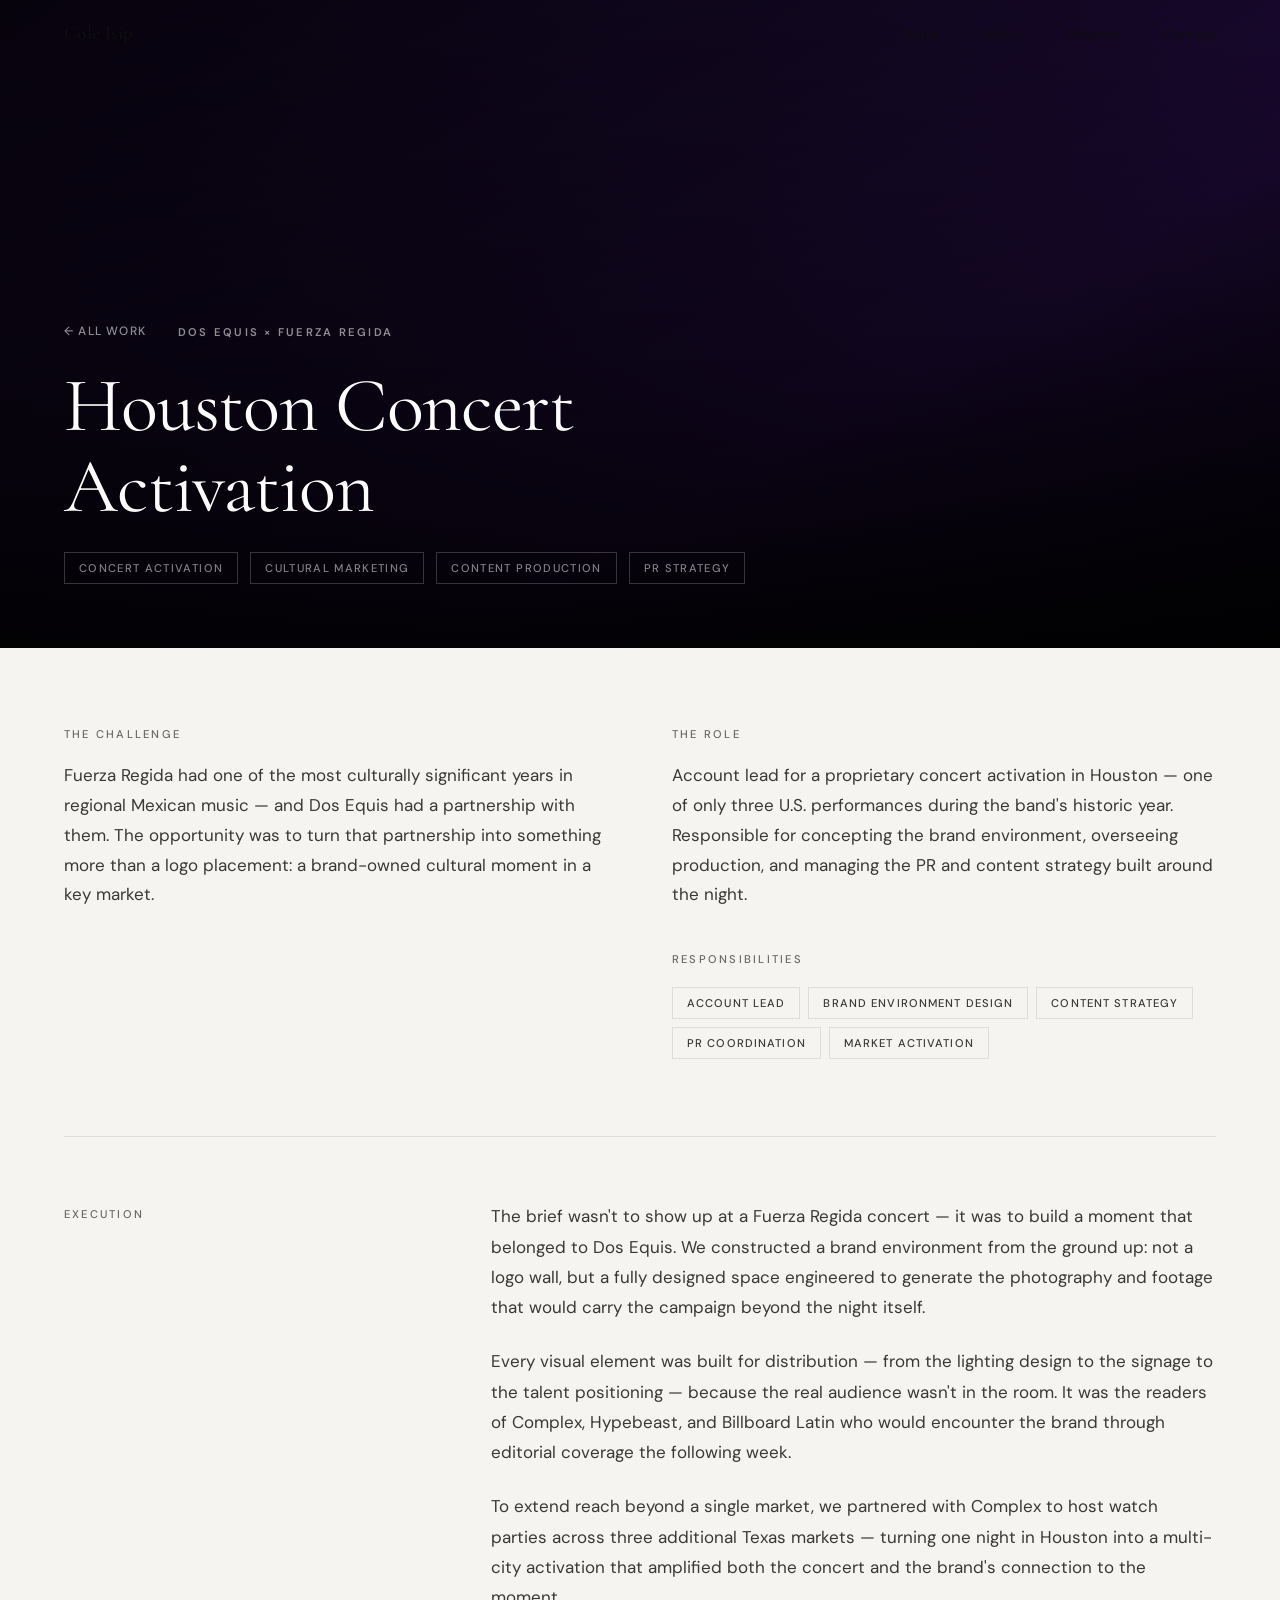
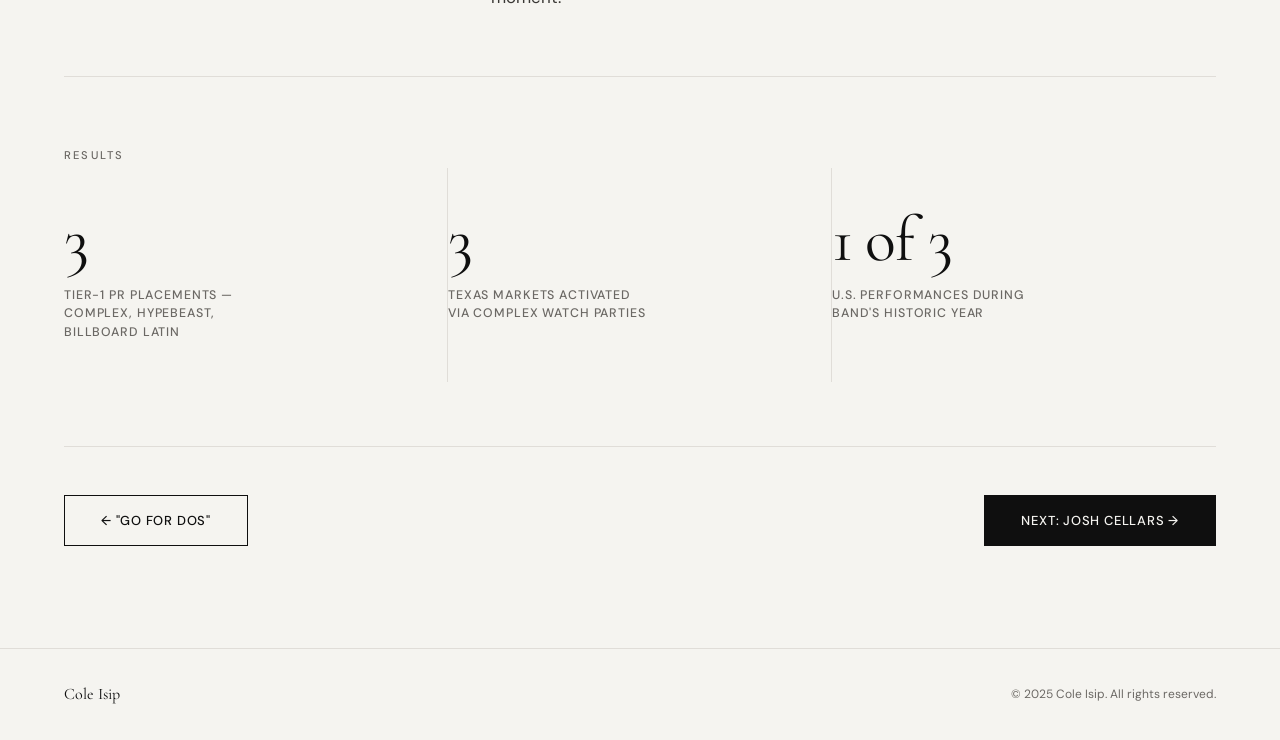
==== work/fuerza-regida-houston.html @ e75d4b9d "Initial Upload V1" ====
<!DOCTYPE html>
<html lang="en">
<head>
  <meta charset="UTF-8">
  <meta name="viewport" content="width=device-width, initial-scale=1.0">
  <title>Fuerza Regida Houston — Cole Isip</title>
  <meta name="description" content="Dos Equis × Fuerza Regida Houston concert activation: PR placements in Complex, Hypebeast, and Billboard Latin.">
  <link rel="preconnect" href="https://fonts.googleapis.com">
  <link rel="preconnect" href="https://fonts.gstatic.com" crossorigin>
  <link href="https://fonts.googleapis.com/css2?family=Cormorant+Garamond:ital,wght@0,300;0,400;0,500;0,600;1,300;1,400;1,500&family=DM+Sans:ital,opsz,wght@0,9..40,300;0,9..40,400;0,9..40,500;0,9..40,600;1,9..40,300;1,9..40,400&display=swap" rel="stylesheet">
  <link rel="stylesheet" href="../css/styles.css">
  <link rel="stylesheet" href="../css/case-study.css">
</head>
<body>

  <!-- NAV -->
  <nav class="nav is-scrolled" id="nav">
    <div class="nav-inner">
      <a href="../index.html" class="nav-logo">Cole Isip</a>
      <ul class="nav-links">
        <li><a href="../index.html#work" class="nav-link">Work</a></li>
        <li><a href="../index.html#about" class="nav-link">About</a></li>
        <li><a href="../index.html#resume" class="nav-link">Resume</a></li>
        <li><a href="../index.html#contact" class="nav-link">Contact</a></li>
      </ul>
      <button class="nav-toggle" id="nav-toggle" aria-label="Toggle menu" aria-expanded="false">
        <span class="nav-toggle-bar"></span>
        <span class="nav-toggle-bar"></span>
      </button>
    </div>
  </nav>

  <!-- MOBILE NAV -->
  <div class="nav-mobile" id="nav-mobile" aria-hidden="true">
    <ul class="nav-mobile-links">
      <li><a href="../index.html#work" class="nav-mobile-link">Work</a></li>
      <li><a href="../index.html#about" class="nav-mobile-link">About</a></li>
      <li><a href="../index.html#resume" class="nav-mobile-link">Resume</a></li>
      <li><a href="../index.html#contact" class="nav-mobile-link">Contact</a></li>
    </ul>
  </div>

  <!-- HERO -->
  <div class="csp-hero">
    <div class="csp-hero-image" style="background: linear-gradient(150deg, #08030f 0%, #150828 40%, #220b40 65%, #08030f 100%);"></div>
    <div class="csp-hero-overlay">
      <div class="csp-hero-content">
        <div class="csp-hero-top">
          <a href="../index.html#work" class="csp-back">← All Work</a>
          <span class="csp-hero-brand">Dos Equis × Fuerza Regida</span>
        </div>
        <h1 class="csp-hero-title">Houston Concert<br>Activation</h1>
        <div class="csp-hero-tags">
          <span>Concert Activation</span>
          <span>Cultural Marketing</span>
          <span>Content Production</span>
          <span>PR Strategy</span>
        </div>
      </div>
    </div>
  </div>

  <!-- BODY -->
  <div class="csp-body">

    <!-- Intro -->
    <div class="csp-intro">
      <div class="csp-intro-block">
        <span class="csp-intro-label">The Challenge</span>
        <p class="csp-intro-text">Fuerza Regida had one of the most culturally significant years in regional Mexican music — and Dos Equis had a partnership with them. The opportunity was to turn that partnership into something more than a logo placement: a brand-owned cultural moment in a key market.</p>
      </div>
      <div class="csp-role-block">
        <div class="csp-intro-block">
          <span class="csp-intro-label">The Role</span>
          <p class="csp-intro-text">Account lead for a proprietary concert activation in Houston — one of only three U.S. performances during the band's historic year. Responsible for concepting the brand environment, overseeing production, and managing the PR and content strategy built around the night.</p>
        </div>
        <div>
          <span class="csp-intro-label">Responsibilities</span>
          <div class="csp-tags">
            <span>Account Lead</span>
            <span>Brand Environment Design</span>
            <span>Content Strategy</span>
            <span>PR Coordination</span>
            <span>Market Activation</span>
          </div>
        </div>
      </div>
    </div>

    <!-- Execution -->
    <div class="csp-execution">
      <span class="csp-execution-label">Execution</span>
      <div class="csp-execution-body">
        <p>The brief wasn't to show up at a Fuerza Regida concert — it was to build a moment that belonged to Dos Equis. We constructed a brand environment from the ground up: not a logo wall, but a fully designed space engineered to generate the photography and footage that would carry the campaign beyond the night itself.</p>
        <p>Every visual element was built for distribution — from the lighting design to the signage to the talent positioning — because the real audience wasn't in the room. It was the readers of Complex, Hypebeast, and Billboard Latin who would encounter the brand through editorial coverage the following week.</p>
        <p>To extend reach beyond a single market, we partnered with Complex to host watch parties across three additional Texas markets — turning one night in Houston into a multi-city activation that amplified both the concert and the brand's connection to the moment.</p>
      </div>
    </div>

    <!-- Results -->
    <div class="csp-results">
      <span class="csp-results-label">Results</span>
      <div class="csp-stats">
        <div class="csp-stat">
          <span class="csp-stat-value">3</span>
          <span class="csp-stat-label">Tier-1 PR Placements —<br>Complex, Hypebeast,<br>Billboard Latin</span>
        </div>
        <div class="csp-stat">
          <span class="csp-stat-value">3</span>
          <span class="csp-stat-label">Texas Markets Activated<br>via Complex Watch Parties</span>
        </div>
        <div class="csp-stat">
          <span class="csp-stat-value">1 of 3</span>
          <span class="csp-stat-label">U.S. Performances During<br>Band's Historic Year</span>
        </div>
      </div>
    </div>

    <!-- Navigation -->
    <div class="csp-nav">
      <a href="go-for-dos.html" class="btn btn-outline">← "Go For Dos"</a>
      <a href="josh-cellars-festival.html" class="btn">Next: Josh Cellars →</a>
    </div>
  </div>

  <!-- FOOTER -->
  <footer class="footer">
    <div class="footer-inner">
      <p class="footer-name">Cole Isip</p>
      <p class="footer-copy">&copy; 2025 Cole Isip. All rights reserved.</p>
    </div>
  </footer>

  <script src="../js/main.js"></script>
</body>
</html>
---- css/styles.css ----
/* =========================================
   VARIABLES & RESET
   ========================================= */

:root {
  --bg:           #F5F4F0;
  --white:        #FFFFFF;
  --text:         #0F0F0F;
  --text-mid:     #3A3835;
  --text-muted:   #6B6864;
  --accent:       #C85A2A;
  --border:       #E0DDD8;
  --border-dark:  #C8C3BE;

  --font-display: 'Cormorant Garamond', Georgia, 'Times New Roman', serif;
  --font-body:    'DM Sans', -apple-system, BlinkMacSystemFont, 'Segoe UI', sans-serif;

  --nav-height:   68px;
  --max-width:    1280px;
  --gutter:       clamp(1.5rem, 5vw, 4.5rem);
}

*, *::before, *::after {
  box-sizing: border-box;
  margin: 0;
  padding: 0;
}

html {
  scroll-behavior: smooth;
}

body {
  background-color: var(--bg);
  color: var(--text);
  font-family: var(--font-body);
  font-size: 1rem;
  line-height: 1.65;
  -webkit-font-smoothing: antialiased;
  -moz-osx-font-smoothing: grayscale;
}

img {
  display: block;
  max-width: 100%;
}

a {
  color: inherit;
  text-decoration: none;
}

ul { list-style: none; }

button {
  background: none;
  border: none;
  cursor: pointer;
  font: inherit;
  color: inherit;
}

/* =========================================
   SHARED TYPOGRAPHY
   ========================================= */

.section-label {
  display: inline-block;
  font-family: var(--font-body);
  font-size: 0.7rem;
  font-weight: 500;
  letter-spacing: 0.2em;
  text-transform: uppercase;
  color: var(--text-muted);
  margin-bottom: 1.25rem;
}

.section-title {
  font-family: var(--font-display);
  font-size: clamp(2rem, 4vw, 3.25rem);
  font-weight: 400;
  line-height: 1.15;
}

/* =========================================
   BUTTON
   ========================================= */

.btn {
  display: inline-flex;
  align-items: center;
  gap: 0.5rem;
  padding: 0.875rem 2.25rem;
  background-color: var(--text);
  color: var(--bg);
  font-family: var(--font-body);
  font-size: 0.8125rem;
  font-weight: 500;
  letter-spacing: 0.06em;
  text-transform: uppercase;
  border: 1.5px solid var(--text);
  transition: background-color 0.25s ease, color 0.25s ease;
  cursor: pointer;
}

.btn:hover {
  background-color: transparent;
  color: var(--text);
}

.btn-outline {
  background-color: transparent;
  color: var(--text);
}

.btn-outline:hover {
  background-color: var(--text);
  color: var(--bg);
}

/* =========================================
   NAVIGATION
   ========================================= */

.nav {
  position: fixed;
  top: 0;
  left: 0;
  right: 0;
  z-index: 100;
  height: var(--nav-height);
  transition: background-color 0.35s ease, box-shadow 0.35s ease;
}

.nav.is-scrolled {
  background-color: rgba(245, 244, 240, 0.96);
  backdrop-filter: blur(10px);
  -webkit-backdrop-filter: blur(10px);
  box-shadow: 0 1px 0 var(--border);
}

.nav-inner {
  max-width: var(--max-width);
  margin: 0 auto;
  padding: 0 var(--gutter);
  height: 100%;
  display: flex;
  align-items: center;
  justify-content: space-between;
}

.nav-logo {
  font-family: var(--font-display);
  font-size: 1.2rem;
  font-weight: 500;
  letter-spacing: 0.02em;
  color: var(--text);
  line-height: 1;
}

.nav-links {
  display: flex;
  align-items: center;
  gap: 2.75rem;
}

.nav-link {
  font-size: 0.8125rem;
  font-weight: 400;
  letter-spacing: 0.05em;
  color: var(--text);
  position: relative;
  padding-bottom: 3px;
}

.nav-link::after {
  content: '';
  position: absolute;
  bottom: 0;
  left: 0;
  right: 0;
  height: 1px;
  background-color: var(--text);
  transform: scaleX(0);
  transform-origin: right;
  transition: transform 0.3s ease;
}

.nav-link:hover::after {
  transform: scaleX(1);
  transform-origin: left;
}

.nav-toggle {
  display: none;
  flex-direction: column;
  gap: 6px;
  padding: 6px;
  margin-right: -6px;
}

.nav-toggle-bar {
  display: block;
  width: 24px;
  height: 1.5px;
  background-color: var(--text);
  transition: transform 0.3s ease, opacity 0.3s ease;
  transform-origin: center;
}

/* Mobile nav overlay */
.nav-mobile {
  position: fixed;
  inset: 0;
  z-index: 99;
  background-color: var(--bg);
  display: flex;
  flex-direction: column;
  align-items: center;
  justify-content: center;
  opacity: 0;
  pointer-events: none;
  transition: opacity 0.35s ease;
}

.nav-mobile.is-open {
  opacity: 1;
  pointer-events: auto;
}

.nav-mobile-links {
  display: flex;
  flex-direction: column;
  align-items: center;
  gap: 2.25rem;
}

.nav-mobile-link {
  font-family: var(--font-display);
  font-size: clamp(2.5rem, 10vw, 4rem);
  font-weight: 400;
  color: var(--text);
  letter-spacing: -0.01em;
  transition: color 0.2s ease;
}

.nav-mobile-link:hover {
  color: var(--accent);
}

/* =========================================
   HERO
   ========================================= */

.hero {
  min-height: 100vh;
  padding-top: calc(var(--nav-height) + 3rem);
  padding-bottom: 6rem;
  padding-left: var(--gutter);
  padding-right: var(--gutter);
  max-width: var(--max-width);
  margin: 0 auto;
  display: flex;
  flex-direction: column;
  justify-content: center;
  position: relative;
}

.hero-eyebrow {
  font-size: 0.7rem;
  font-weight: 500;
  letter-spacing: 0.2em;
  text-transform: uppercase;
  color: var(--text-muted);
  margin-bottom: 2.25rem;
}

.hero-headline {
  font-family: var(--font-display);
  font-size: clamp(3.5rem, 8vw, 8rem);
  font-weight: 400;
  line-height: 1.06;
  letter-spacing: -0.015em;
  margin-bottom: 2.75rem;
  max-width: 14ch;
}

.hero-body {
  font-size: clamp(1rem, 1.5vw, 1.125rem);
  line-height: 1.75;
  max-width: 52ch;
  color: var(--text-mid);
  margin-bottom: 3rem;
}

.hero-scroll-indicator {
  position: absolute;
  bottom: 2.5rem;
  right: var(--gutter);
  display: flex;
  flex-direction: column;
  align-items: center;
  gap: 0.75rem;
}

.hero-scroll-indicator > span {
  font-size: 0.65rem;
  font-weight: 500;
  letter-spacing: 0.2em;
  text-transform: uppercase;
  color: var(--text-muted);
  writing-mode: vertical-rl;
}

.hero-scroll-line {
  width: 1px;
  height: 56px;
  background: linear-gradient(to bottom, var(--border-dark), transparent);
  animation: pulse-line 2.2s ease-in-out infinite;
}

@keyframes pulse-line {
  0%, 100% { opacity: 1; }
  50%       { opacity: 0.25; }
}

/* =========================================
   SECTION SHARED
   ========================================= */

.section {
  padding: clamp(4rem, 8vw, 8rem) var(--gutter);
  max-width: var(--max-width);
  margin: 0 auto;
}

/* =========================================
   WORK — CASE STUDY CARDS
   ========================================= */

.work-section {
  max-width: none;
  padding: 0;
}

.work-section .section-intro {
  max-width: var(--max-width);
  margin: 0 auto;
  padding: clamp(4rem, 8vw, 8rem) var(--gutter) 3rem;
}

/* Card base */
.cs-card {
  display: block;
  position: relative;
  overflow: hidden;
  margin-bottom: 3px;
  cursor: pointer;
}

.cs-card-image {
  width: 100%;
  transition: transform 0.7s cubic-bezier(0.25, 0.46, 0.45, 0.94);
  will-change: transform;
}

.cs-card--hero .cs-card-image   { height: clamp(420px, 62vh, 720px); }
.cs-card--wide .cs-card-image   { height: clamp(380px, 54vh, 640px); }
.cs-card:not(.cs-card--hero):not(.cs-card--wide) .cs-card-image { height: clamp(320px, 46vh, 580px); }

.cs-card:hover .cs-card-image {
  transform: scale(1.03);
}

.cs-card:hover .cs-card-cta {
  opacity: 1;
  transform: translateY(0);
}

.cs-card-content {
  position: absolute;
  bottom: 0;
  left: 0;
  right: 0;
  padding: 3rem 2.5rem 2.5rem;
  background: linear-gradient(to top,
    rgba(0,0,0,0.88) 0%,
    rgba(0,0,0,0.45) 55%,
    transparent 100%);
  color: #fff;
}

.cs-card-meta {
  display: flex;
  align-items: center;
  flex-wrap: wrap;
  gap: 1rem;
  margin-bottom: 0.875rem;
}

.cs-card-brand {
  font-size: 0.7rem;
  font-weight: 600;
  letter-spacing: 0.18em;
  text-transform: uppercase;
}

.cs-card-tag {
  font-size: 0.65rem;
  letter-spacing: 0.1em;
  text-transform: uppercase;
  color: rgba(255,255,255,0.5);
}

.cs-card-title {
  font-family: var(--font-display);
  font-size: clamp(1.75rem, 3.5vw, 3rem);
  font-weight: 400;
  line-height: 1.12;
  margin-bottom: 0.875rem;
}

.cs-card-stat {
  font-size: 0.8125rem;
  color: rgba(255,255,255,0.65);
  margin-bottom: 1.125rem;
}

.cs-card-cta {
  display: inline-flex;
  align-items: center;
  gap: 0.5rem;
  font-size: 0.75rem;
  font-weight: 500;
  letter-spacing: 0.12em;
  text-transform: uppercase;
  color: var(--accent);
  opacity: 0;
  transform: translateY(6px);
  transition: opacity 0.35s ease, transform 0.35s ease;
}

.cs-card-cta::after {
  content: '→';
  font-style: normal;
}

/* Two-column grid */
.cs-grid-two {
  display: grid;
  grid-template-columns: 1fr 1fr;
  gap: 3px;
  margin-bottom: 3px;
}

/* =========================================
   BONUS GALLERY
   ========================================= */

.gallery-section {
  padding: clamp(3.5rem, 6vw, 6rem) var(--gutter) clamp(4.5rem, 9vw, 9rem);
  max-width: var(--max-width);
  margin: 0 auto;
}

.gallery-header {
  margin-bottom: 2.5rem;
}

.gallery-title {
  font-family: var(--font-display);
  font-size: clamp(1.5rem, 3vw, 2.5rem);
  font-weight: 400;
  line-height: 1.2;
  margin-top: 0.5rem;
}

.gallery-grid {
  display: grid;
  grid-template-columns: 3fr 2fr;
  gap: 3px;
}

.gallery-image {
  width: 100%;
  height: clamp(220px, 32vh, 380px);
  transition: opacity 0.3s ease;
}

.gallery-item:hover .gallery-image {
  opacity: 0.85;
}

.gallery-label {
  display: flex;
  flex-direction: column;
  gap: 0.25rem;
  padding: 1rem 0 0;
  border-top: 1px solid var(--border);
  margin-top: 2px;
}

.gallery-brand {
  font-size: 0.875rem;
  font-weight: 500;
}

.gallery-desc {
  font-size: 0.775rem;
  color: var(--text-muted);
}

/* =========================================
   ABOUT
   ========================================= */

.about-section {
  border-top: 1px solid var(--border);
}

.about-layout {
  display: grid;
  grid-template-columns: 1fr 1fr;
  gap: clamp(3rem, 6vw, 6rem);
  align-items: start;
}

.about-headline {
  font-family: var(--font-display);
  font-size: clamp(1.75rem, 3vw, 2.75rem);
  font-weight: 400;
  line-height: 1.2;
  margin-bottom: 2.5rem;
}

.about-image-block {
  width: 100%;
  aspect-ratio: 4/5;
  overflow: hidden;
  max-height: 480px;
}

.about-image-inner {
  width: 100%;
  height: 100%;
  background: linear-gradient(150deg, #1a1a1a, #2e2e2e);
  opacity: 0.1;
}

.about-body {
  display: flex;
  flex-direction: column;
  gap: 1.5rem;
  margin-bottom: 3rem;
}

.about-body p {
  font-size: 1.0625rem;
  line-height: 1.78;
  color: var(--text-mid);
}

.about-credentials {
  display: grid;
  grid-template-columns: repeat(3, 1fr);
  gap: 2rem;
  padding-top: 2.5rem;
  border-top: 1px solid var(--border);
}

.credential-value {
  display: block;
  font-family: var(--font-display);
  font-size: 2.25rem;
  font-weight: 400;
  line-height: 1;
  margin-bottom: 0.625rem;
}

.credential-label {
  display: block;
  font-size: 0.7rem;
  letter-spacing: 0.1em;
  text-transform: uppercase;
  color: var(--text-muted);
  line-height: 1.45;
}

/* =========================================
   RESUME
   ========================================= */

.resume-section {
  border-top: 1px solid var(--border);
}

.resume-header {
  display: flex;
  align-items: flex-end;
  justify-content: space-between;
  margin-bottom: 4rem;
  gap: 2rem;
}

.resume-body {
  display: grid;
  grid-template-columns: 3fr 2fr;
  gap: clamp(3rem, 6vw, 6rem);
}

.resume-section-head {
  font-size: 0.7rem;
  font-weight: 500;
  letter-spacing: 0.18em;
  text-transform: uppercase;
  color: var(--text-muted);
  padding-bottom: 1rem;
  border-bottom: 1px solid var(--border);
  margin-bottom: 2.25rem;
}

.resume-role {
  padding-bottom: 2.75rem;
  margin-bottom: 2.75rem;
  border-bottom: 1px solid var(--border);
}

.resume-role:last-child {
  border-bottom: none;
  margin-bottom: 0;
}

.resume-role-header {
  display: flex;
  justify-content: space-between;
  align-items: flex-start;
  gap: 1.5rem;
  margin-bottom: 1.125rem;
}

.resume-role-title {
  font-size: 1rem;
  font-weight: 500;
  margin-bottom: 0.25rem;
}

.resume-role-company {
  font-size: 0.875rem;
  color: var(--text-muted);
}

.resume-role-dates {
  font-size: 0.775rem;
  color: var(--text-muted);
  white-space: nowrap;
  flex-shrink: 0;
  padding-top: 0.2rem;
}

.resume-role-bullets {
  display: flex;
  flex-direction: column;
  gap: 0.625rem;
}

.resume-role-bullets li {
  font-size: 0.9375rem;
  line-height: 1.65;
  color: var(--text-mid);
  padding-left: 1.375rem;
  position: relative;
}

.resume-role-bullets li::before {
  content: '—';
  position: absolute;
  left: 0;
  color: var(--text-muted);
  font-size: 0.8rem;
  top: 0.075em;
}

.resume-column--right {
  display: flex;
  flex-direction: column;
  gap: 3rem;
}

.resume-block:not(:last-child) {
  padding-bottom: 3rem;
  border-bottom: 1px solid var(--border);
}

.resume-award {
  padding-bottom: 1.5rem;
  border-bottom: 1px solid var(--border);
  margin-bottom: 1.5rem;
}

.resume-award:last-child {
  border-bottom: none;
  margin-bottom: 0;
  padding-bottom: 0;
}

.resume-award-name {
  display: block;
  font-size: 0.9375rem;
  font-weight: 500;
  margin-bottom: 0.375rem;
}

.resume-award-detail {
  display: block;
  font-size: 0.8125rem;
  color: var(--text-muted);
  line-height: 1.55;
}

.resume-tag-list {
  display: flex;
  flex-direction: column;
}

.resume-tag-list li {
  font-size: 0.9rem;
  color: var(--text-mid);
  padding: 0.625rem 0;
  border-bottom: 1px solid var(--border);
}

.resume-tag-list li:last-child {
  border-bottom: none;
}

/* =========================================
   CONTACT
   ========================================= */

.contact-section {
  border-top: 1px solid var(--border);
}

.contact-headline {
  font-family: var(--font-display);
  font-size: clamp(2.5rem, 5.5vw, 5.5rem);
  font-weight: 400;
  line-height: 1.08;
  max-width: 18ch;
  margin-bottom: 4.5rem;
  margin-top: 1.25rem;
  letter-spacing: -0.01em;
}

.contact-links {
  max-width: 800px;
}

.contact-link {
  display: flex;
  align-items: center;
  justify-content: space-between;
  gap: 2rem;
  padding: 1.875rem 0;
  border-bottom: 1px solid var(--border);
  transition: color 0.25s ease;
}

.contact-link:first-child {
  border-top: 1px solid var(--border);
}

.contact-link:hover {
  color: var(--accent);
}

.contact-link:hover .contact-link-label {
  color: var(--accent);
}

.contact-link-label {
  font-size: 0.7rem;
  font-weight: 500;
  letter-spacing: 0.18em;
  text-transform: uppercase;
  color: var(--text-muted);
  transition: color 0.25s ease;
  flex-shrink: 0;
}

.contact-link-value {
  font-family: var(--font-display);
  font-size: clamp(1.25rem, 2.25vw, 2rem);
  font-weight: 400;
  text-align: right;
}

/* =========================================
   FOOTER
   ========================================= */

.footer {
  padding: 2rem var(--gutter);
  border-top: 1px solid var(--border);
}

.footer-inner {
  max-width: var(--max-width);
  margin: 0 auto;
  display: flex;
  justify-content: space-between;
  align-items: center;
}

.footer-name {
  font-family: var(--font-display);
  font-size: 1rem;
  font-weight: 400;
}

.footer-copy {
  font-size: 0.75rem;
  color: var(--text-muted);
}

/* =========================================
   SCROLL REVEAL
   ========================================= */

.reveal {
  opacity: 0;
  transform: translateY(22px);
  transition: opacity 0.75s ease, transform 0.75s ease;
}

.reveal.is-visible {
  opacity: 1;
  transform: translateY(0);
}

/* =========================================
   RESPONSIVE — 900px
   ========================================= */

@media (max-width: 900px) {
  .nav-links    { display: none; }
  .nav-toggle   { display: flex; }

  .about-layout          { grid-template-columns: 1fr; gap: 3rem; }
  .about-image-block     { display: none; }
  .about-credentials     { grid-template-columns: 1fr 1fr; }

  .resume-body           { grid-template-columns: 1fr; }
  .resume-header         { flex-direction: column; align-items: flex-start; }

  .contact-link          { flex-direction: column; align-items: flex-start; gap: 0.5rem; }
  .contact-link-value    { text-align: left; }
}

/* =========================================
   RESPONSIVE — 640px
   ========================================= */

@media (max-width: 640px) {
  .cs-grid-two           { grid-template-columns: 1fr; }
  .gallery-grid          { grid-template-columns: 1fr; }
  .about-credentials     { grid-template-columns: 1fr 1fr; }

  .footer-inner {
    flex-direction: column;
    gap: 0.5rem;
    text-align: center;
  }
}
---- css/case-study.css ----
/* =========================================
   CASE STUDY PAGE STYLES
   ========================================= */

/* Hero */
.csp-hero {
  position: relative;
  height: clamp(480px, 72vh, 820px);
  overflow: hidden;
}

.csp-hero-image {
  width: 100%;
  height: 100%;
}

.csp-hero-overlay {
  position: absolute;
  inset: 0;
  background: linear-gradient(to top,
    rgba(0,0,0,0.92) 0%,
    rgba(0,0,0,0.55) 45%,
    rgba(0,0,0,0.2) 100%);
  display: flex;
  align-items: flex-end;
  padding: 0 var(--gutter) clamp(2.5rem, 5vw, 4rem);
}

.csp-hero-content {
  max-width: var(--max-width);
  margin: 0 auto;
  width: 100%;
}

.csp-hero-top {
  display: flex;
  align-items: center;
  gap: 2rem;
  margin-bottom: 1.5rem;
}

.csp-back {
  font-size: 0.75rem;
  font-weight: 500;
  letter-spacing: 0.1em;
  text-transform: uppercase;
  color: rgba(255,255,255,0.55);
  transition: color 0.2s ease;
}

.csp-back:hover {
  color: #fff;
}

.csp-hero-brand {
  font-size: 0.7rem;
  font-weight: 600;
  letter-spacing: 0.2em;
  text-transform: uppercase;
  color: rgba(255,255,255,0.55);
}

.csp-hero-title {
  font-family: var(--font-display);
  font-size: clamp(2.5rem, 6vw, 6rem);
  font-weight: 400;
  line-height: 1.05;
  color: #fff;
  letter-spacing: -0.015em;
  margin-bottom: 1.5rem;
  max-width: 20ch;
}

.csp-hero-tags {
  display: flex;
  flex-wrap: wrap;
  gap: 0.75rem;
}

.csp-hero-tags span {
  font-size: 0.7rem;
  font-weight: 500;
  letter-spacing: 0.12em;
  text-transform: uppercase;
  color: rgba(255,255,255,0.5);
  border: 1px solid rgba(255,255,255,0.2);
  padding: 0.375rem 0.875rem;
}

/* Body wrapper */
.csp-body {
  max-width: var(--max-width);
  margin: 0 auto;
  padding: 0 var(--gutter);
}

/* Intro grid */
.csp-intro {
  display: grid;
  grid-template-columns: 1fr 1fr;
  gap: clamp(2.5rem, 5vw, 5rem);
  padding: clamp(3.5rem, 6vw, 6rem) 0;
  border-bottom: 1px solid var(--border);
}

.csp-intro-label {
  display: block;
  font-size: 0.7rem;
  font-weight: 500;
  letter-spacing: 0.2em;
  text-transform: uppercase;
  color: var(--text-muted);
  margin-bottom: 1.125rem;
}

.csp-intro-text {
  font-size: 1.0625rem;
  line-height: 1.75;
  color: var(--text-mid);
}

.csp-role-block {
  display: flex;
  flex-direction: column;
  gap: 2.5rem;
}

.csp-tags {
  display: flex;
  flex-wrap: wrap;
  gap: 0.5rem;
}

.csp-tags span {
  font-size: 0.7rem;
  font-weight: 500;
  letter-spacing: 0.1em;
  text-transform: uppercase;
  color: var(--text-mid);
  border: 1px solid var(--border);
  padding: 0.375rem 0.875rem;
}

/* Execution */
.csp-execution {
  padding: clamp(3rem, 5vw, 5rem) 0;
  border-bottom: 1px solid var(--border);
  display: grid;
  grid-template-columns: 1fr 2fr;
  gap: clamp(2.5rem, 5vw, 5rem);
  align-items: start;
}

.csp-execution-label {
  font-size: 0.7rem;
  font-weight: 500;
  letter-spacing: 0.2em;
  text-transform: uppercase;
  color: var(--text-muted);
  padding-top: 0.25rem;
}

.csp-execution-body {
  display: flex;
  flex-direction: column;
  gap: 1.5rem;
}

.csp-execution-body p {
  font-size: 1.0625rem;
  line-height: 1.78;
  color: var(--text-mid);
}

/* Results */
.csp-results {
  padding: clamp(3rem, 5vw, 5.5rem) 0;
  border-bottom: 1px solid var(--border);
}

.csp-results-label {
  font-size: 0.7rem;
  font-weight: 500;
  letter-spacing: 0.2em;
  text-transform: uppercase;
  color: var(--text-muted);
  margin-bottom: 3rem;
}

.csp-stats {
  display: grid;
  grid-template-columns: repeat(auto-fit, minmax(200px, 1fr));
  gap: 0;
}

.csp-stat {
  padding: 2.5rem 2rem 2.5rem 0;
  border-right: 1px solid var(--border);
  padding-right: 2rem;
}

.csp-stat:first-child {
  padding-left: 0;
}

.csp-stat:last-child {
  border-right: none;
}

.csp-stat-value {
  display: block;
  font-family: var(--font-display);
  font-size: clamp(2.5rem, 5vw, 4rem);
  font-weight: 400;
  line-height: 1;
  letter-spacing: -0.02em;
  margin-bottom: 0.875rem;
}

.csp-stat-label {
  display: block;
  font-size: 0.775rem;
  line-height: 1.5;
  color: var(--text-muted);
  text-transform: uppercase;
  letter-spacing: 0.07em;
  font-weight: 500;
}

/* Award callout */
.csp-award {
  margin-top: 3rem;
  padding: 2rem 2.5rem;
  border: 1px solid var(--border);
  display: flex;
  align-items: center;
  gap: 2rem;
}

.csp-award-badge {
  font-family: var(--font-display);
  font-size: 2.5rem;
  font-weight: 400;
  line-height: 1;
  white-space: nowrap;
  flex-shrink: 0;
}

.csp-award-text {
  font-size: 0.9375rem;
  line-height: 1.6;
  color: var(--text-mid);
}

.csp-award-text strong {
  display: block;
  font-size: 1rem;
  font-weight: 500;
  color: var(--text);
  margin-bottom: 0.25rem;
}

/* Navigation between case studies */
.csp-nav {
  display: flex;
  justify-content: space-between;
  align-items: center;
  padding: 3rem 0 clamp(4rem, 8vw, 8rem);
  gap: 2rem;
}

/* =========================================
   RESPONSIVE
   ========================================= */

@media (max-width: 900px) {
  .csp-intro     { grid-template-columns: 1fr; }
  .csp-execution { grid-template-columns: 1fr; gap: 1.5rem; }

  .csp-stats {
    grid-template-columns: 1fr 1fr;
  }

  .csp-stat {
    border-right: none;
    border-bottom: 1px solid var(--border);
    padding: 1.75rem 0;
  }

  .csp-stat:last-child {
    border-bottom: none;
  }

  .csp-award {
    flex-direction: column;
    align-items: flex-start;
    gap: 1rem;
  }

  .csp-nav {
    flex-direction: column;
    align-items: flex-start;
  }
}

@media (max-width: 640px) {
  .csp-stats {
    grid-template-columns: 1fr;
  }

  .csp-hero-title {
    font-size: clamp(2rem, 8vw, 3rem);
  }
}
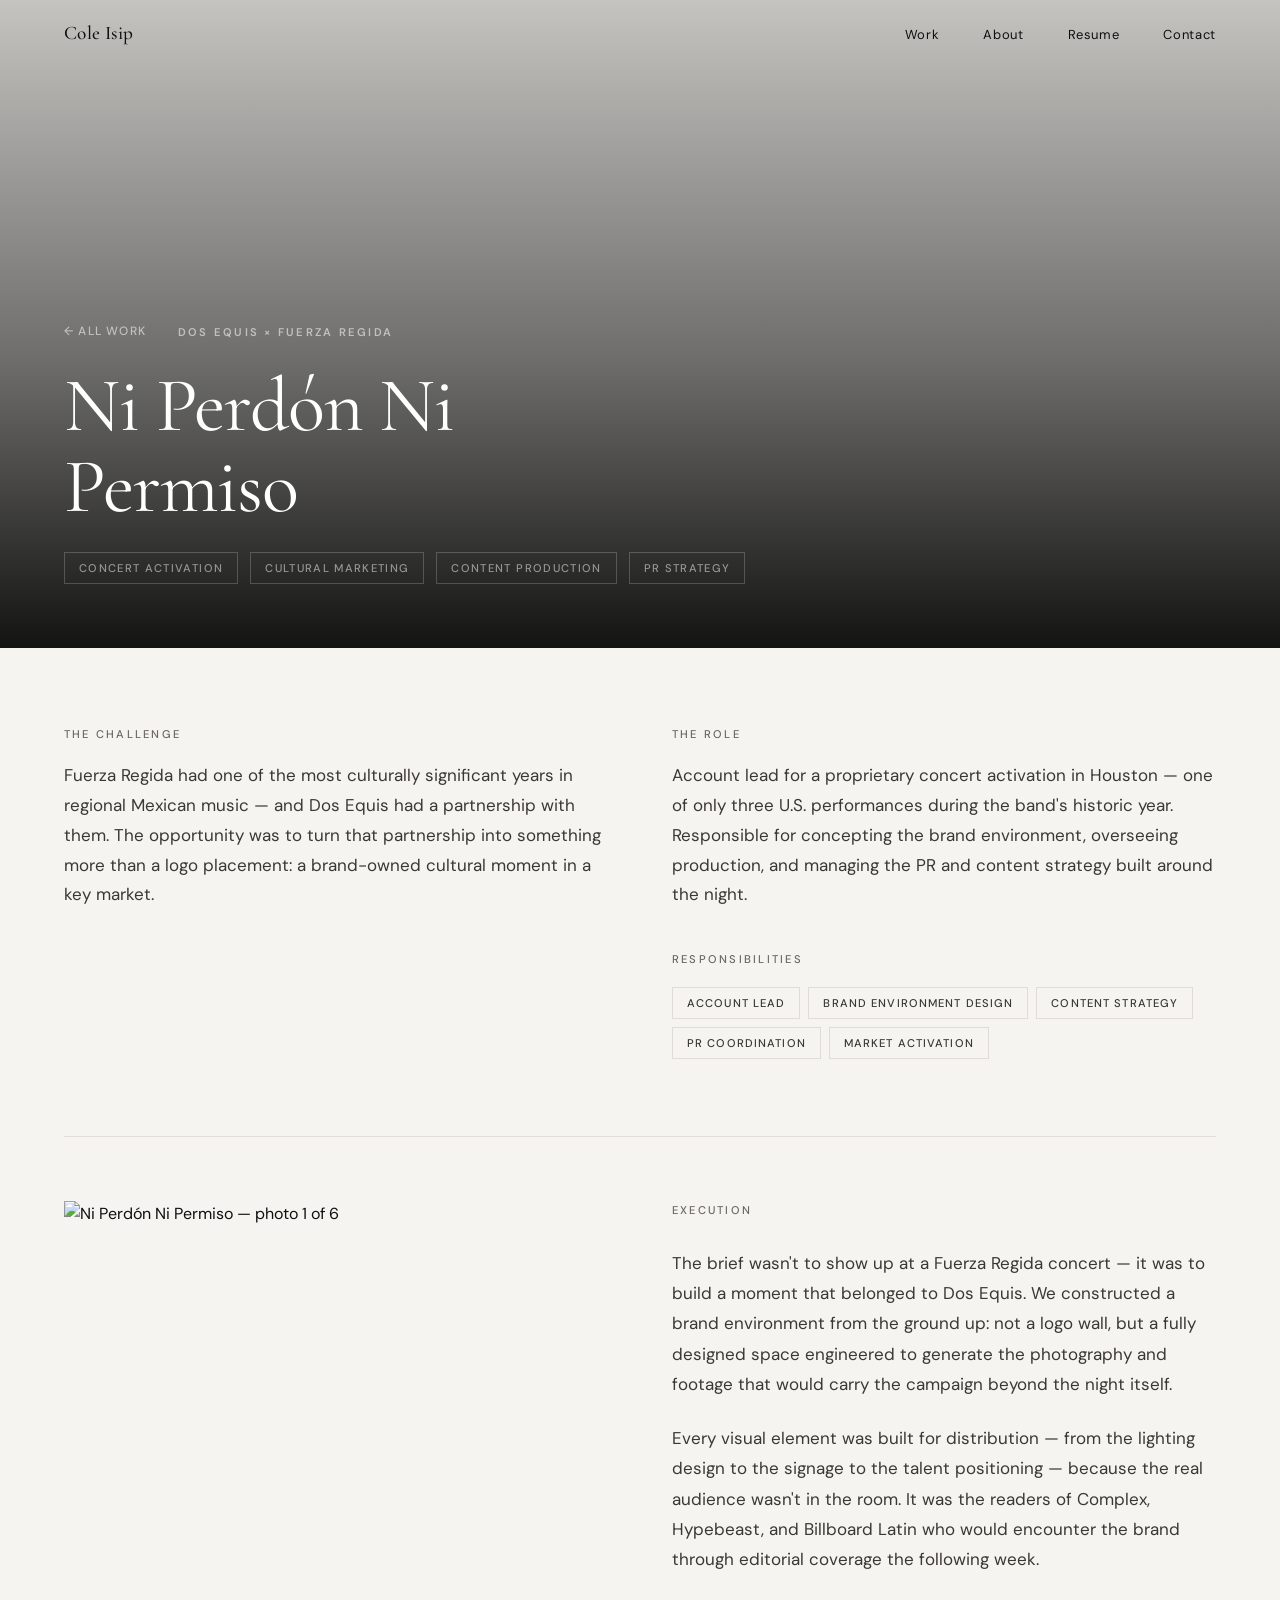
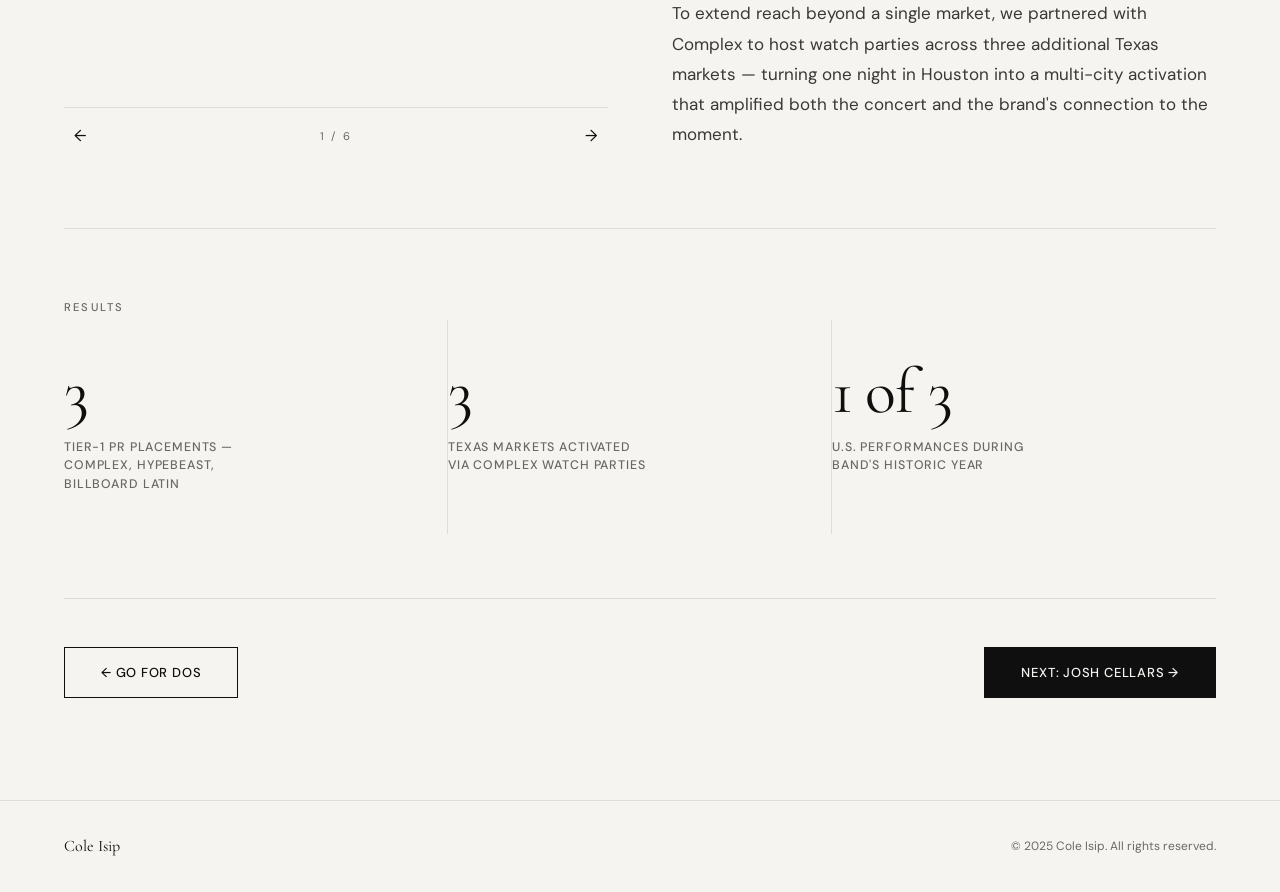
==== commit fe198126: "V2 Images Updated" ====
--- a/work/fuerza-regida-houston.html
+++ b/work/fuerza-regida-houston.html
@@ -42,14 +42,14 @@
 
   <!-- HERO -->
   <div class="csp-hero">
-    <div class="csp-hero-image" style="background: linear-gradient(150deg, #08030f 0%, #150828 40%, #220b40 65%, #08030f 100%);"></div>
+    <div class="csp-hero-image" style="background: url('../images/npnp_cover_photo.jpg') center/cover no-repeat;"></div>
     <div class="csp-hero-overlay">
       <div class="csp-hero-content">
         <div class="csp-hero-top">
           <a href="../index.html#work" class="csp-back">← All Work</a>
           <span class="csp-hero-brand">Dos Equis × Fuerza Regida</span>
         </div>
-        <h1 class="csp-hero-title">Houston Concert<br>Activation</h1>
+        <h1 class="csp-hero-title">Ni Perdón Ni<br>Permiso</h1>
         <div class="csp-hero-tags">
           <span>Concert Activation</span>
           <span>Cultural Marketing</span>
@@ -89,12 +89,38 @@
 
     <!-- Execution -->
     <div class="csp-execution">
-      <span class="csp-execution-label">Execution</span>
-      <div class="csp-execution-body">
-        <p>The brief wasn't to show up at a Fuerza Regida concert — it was to build a moment that belonged to Dos Equis. We constructed a brand environment from the ground up: not a logo wall, but a fully designed space engineered to generate the photography and footage that would carry the campaign beyond the night itself.</p>
-        <p>Every visual element was built for distribution — from the lighting design to the signage to the talent positioning — because the real audience wasn't in the room. It was the readers of Complex, Hypebeast, and Billboard Latin who would encounter the brand through editorial coverage the following week.</p>
-        <p>To extend reach beyond a single market, we partnered with Complex to host watch parties across three additional Texas markets — turning one night in Houston into a multi-city activation that amplified both the concert and the brand's connection to the moment.</p>
+
+      <!-- Left: Photo carousel -->
+      <div class="csp-carousel" role="region" aria-label="Ni Perdón Ni Permiso campaign photography" tabindex="0">
+        <div class="csp-carousel-viewport">
+          <div class="csp-carousel-track">
+            <img src="../images/npnp_carousel_1.jpg" alt="Ni Perdón Ni Permiso — photo 1 of 6" class="csp-carousel-slide">
+            <img src="../images/npnp_carousel_2.jpg" alt="Ni Perdón Ni Permiso — photo 2 of 6" class="csp-carousel-slide">
+            <img src="../images/npnp_carousel_3.png" alt="Ni Perdón Ni Permiso — photo 3 of 6" class="csp-carousel-slide">
+            <img src="../images/npnp_carousel_4.png" alt="Ni Perdón Ni Permiso — photo 4 of 6" class="csp-carousel-slide">
+            <img src="../images/npnp_carousel_5.png" alt="Ni Perdón Ni Permiso — photo 5 of 6" class="csp-carousel-slide">
+            <img src="../images/npnp_carousel_6.png" alt="Ni Perdón Ni Permiso — photo 6 of 6" class="csp-carousel-slide">
+          </div>
+        </div>
+        <div class="csp-carousel-controls">
+          <button class="csp-carousel-btn csp-carousel-prev" aria-label="Previous photo">←</button>
+          <span class="csp-carousel-counter">
+            <span class="csp-carousel-current">1</span> / <span class="csp-carousel-total">6</span>
+          </span>
+          <button class="csp-carousel-btn csp-carousel-next" aria-label="Next photo">→</button>
+        </div>
       </div>
+
+      <!-- Right: Label + copy stacked -->
+      <div class="csp-execution-right">
+        <span class="csp-execution-label">Execution</span>
+        <div class="csp-execution-body">
+          <p>The brief wasn't to show up at a Fuerza Regida concert — it was to build a moment that belonged to Dos Equis. We constructed a brand environment from the ground up: not a logo wall, but a fully designed space engineered to generate the photography and footage that would carry the campaign beyond the night itself.</p>
+          <p>Every visual element was built for distribution — from the lighting design to the signage to the talent positioning — because the real audience wasn't in the room. It was the readers of Complex, Hypebeast, and Billboard Latin who would encounter the brand through editorial coverage the following week.</p>
+          <p>To extend reach beyond a single market, we partnered with Complex to host watch parties across three additional Texas markets — turning one night in Houston into a multi-city activation that amplified both the concert and the brand's connection to the moment.</p>
+        </div>
+      </div>
+
     </div>
 
     <!-- Results -->
@@ -118,7 +144,7 @@
 
     <!-- Navigation -->
     <div class="csp-nav">
-      <a href="go-for-dos.html" class="btn btn-outline">← "Go For Dos"</a>
+      <a href="go-for-dos.html" class="btn btn-outline">← Go For Dos</a>
       <a href="josh-cellars-festival.html" class="btn">Next: Josh Cellars →</a>
     </div>
   </div>
--- a/css/styles.css
+++ b/css/styles.css
@@ -477,18 +477,229 @@
 
 .gallery-grid {
   display: grid;
-  grid-template-columns: 3fr 2fr;
+  grid-template-columns: 1fr 1fr 1fr;
   gap: 3px;
 }
 
 .gallery-image {
   width: 100%;
   height: clamp(220px, 32vh, 380px);
-  transition: opacity 0.3s ease;
+  transition: transform 0.5s cubic-bezier(0.25, 0.46, 0.45, 0.94);
+  overflow: hidden;
+}
+
+.gallery-item {
+  position: relative;
+  cursor: pointer;
+  overflow: hidden;
 }
 
 .gallery-item:hover .gallery-image {
-  opacity: 0.85;
+  transform: scale(1.03);
+}
+
+/* =========================================
+   GALLERY HOVER POPUP
+   ========================================= */
+
+.gallery-popup {
+  position: fixed;
+  inset: 0;
+  z-index: 200;
+  display: flex;
+  align-items: center;
+  justify-content: center;
+  pointer-events: none;
+  opacity: 0;
+  transition: opacity 0.28s ease;
+}
+
+.gallery-popup.is-visible {
+  opacity: 1;
+}
+
+/* Shared panel shell */
+.gwp {
+  background: var(--white);
+  border: 1px solid var(--border-dark);
+  padding: 2rem 2.25rem 2.25rem;
+  width: min(880px, 92vw);
+  max-height: 88vh;
+  overflow-y: auto;
+  box-shadow: 0 16px 56px rgba(0,0,0,0.14), 0 2px 8px rgba(0,0,0,0.06);
+}
+
+.gwp-head {
+  margin-bottom: 1.5rem;
+  padding-bottom: 1.125rem;
+  border-bottom: 1px solid var(--border);
+}
+
+.gwp-brand {
+  display: block;
+  font-family: var(--font-display);
+  font-size: 1.75rem;
+  font-weight: 400;
+  line-height: 1.1;
+  margin-bottom: 0.375rem;
+}
+
+.gwp-sub {
+  display: block;
+  font-size: 0.7rem;
+  font-weight: 500;
+  letter-spacing: 0.18em;
+  text-transform: uppercase;
+  color: var(--text-muted);
+}
+
+/* Full-bleed body: left (images + stats) | right (copy) */
+.gwp-body {
+  display: grid;
+  grid-template-columns: 1fr 1fr;
+  gap: 2.5rem;
+  align-items: stretch;
+}
+
+/* Left column — flex so stats push to center of remaining space */
+.gwp-left {
+  display: flex;
+  flex-direction: column;
+}
+
+.gwp-collage {
+  display: grid;
+  grid-template-columns: 1fr 1fr;
+  gap: 3px;
+  height: 250px;
+  flex-shrink: 0;
+}
+
+.gwp-collage--stacked {
+  grid-template-columns: 1fr;
+  grid-template-rows: 1fr 1fr;
+}
+
+.gwp-collage--stacked .gwp-img {
+  height: 100%;
+}
+
+.gwp-collage--single {
+  display: block;
+}
+
+.gwp-collage--single .gwp-img {
+  height: 100%;
+}
+
+.gwp-collage--2x2 {
+  grid-template-columns: 1fr 1fr;
+  grid-template-rows: 1fr 1fr;
+}
+
+.gwp-collage--2x2 .gwp-img {
+  height: 125px;
+  object-fit: cover;
+}
+
+.gwp-collage-stack {
+  display: flex;
+  flex-direction: column;
+  gap: 3px;
+}
+
+.gwp-img {
+  display: block;
+  width: 100%;
+  flex: 1;
+  object-fit: cover;
+  object-position: center;
+}
+
+.gwp-img--tall {
+  height: 100%;
+}
+
+.gwp-img--placeholder {
+  background: var(--border);
+  flex: 1;
+}
+
+/* Stats sit below collage, centered in whatever space remains */
+.gwp-stats {
+  flex: 1;
+  display: flex;
+  flex-direction: column;
+  justify-content: center;
+  align-items: center;
+  text-align: center;
+  gap: 0.75rem;
+  padding-top: 1.5rem;
+}
+
+.gwp-stats p {
+  font-size: 0.8125rem;
+  line-height: 1.7;
+  color: var(--text-mid);
+}
+
+/* Right column */
+.gwp-right {
+  display: flex;
+  flex-direction: column;
+  gap: 1.25rem;
+}
+
+.gwp-block {
+  font-size: 0.875rem;
+  line-height: 1.72;
+  color: var(--text-mid);
+}
+
+.gwp-bullets {
+  list-style: none;
+  margin-top: 0.5rem;
+  display: flex;
+  flex-direction: column;
+  gap: 0.5rem;
+}
+
+.gwp-bullets li {
+  font-size: 0.875rem;
+  line-height: 1.65;
+  color: var(--text-mid);
+  padding-left: 1.125rem;
+  position: relative;
+}
+
+.gwp-bullets li::before {
+  content: '—';
+  position: absolute;
+  left: 0;
+  color: var(--text-muted);
+  font-size: 0.8rem;
+}
+
+/* Placeholder panels (STG, RS) */
+.gwp--placeholder .gwp-placeholder-collage {
+  display: grid;
+  grid-template-columns: 1fr 1fr;
+  gap: 3px;
+  height: 200px;
+  margin-bottom: 1.25rem;
+}
+
+.gwp--placeholder .gwp-collage-stack {
+  display: flex;
+  flex-direction: column;
+  gap: 3px;
+}
+
+.gwp-placeholder-copy {
+  font-size: 0.875rem;
+  color: var(--text-muted);
+  text-align: center;
+  padding: 0.75rem 0;
 }
 
 .gallery-label {
@@ -545,6 +756,14 @@
   height: 100%;
   background: linear-gradient(150deg, #1a1a1a, #2e2e2e);
   opacity: 0.1;
+}
+
+.about-headshot {
+  width: 100%;
+  height: 100%;
+  object-fit: cover;
+  object-position: top center;
+  display: block;
 }
 
 .about-body {
@@ -864,6 +1083,7 @@
 @media (max-width: 640px) {
   .cs-grid-two           { grid-template-columns: 1fr; }
   .gallery-grid          { grid-template-columns: 1fr; }
+  .gallery-popup         { display: none; } /* touch devices: suppress hover popup */
   .about-credentials     { grid-template-columns: 1fr 1fr; }
 
   .footer-inner {
--- a/css/case-study.css
+++ b/css/case-study.css
@@ -146,18 +146,24 @@
   padding: clamp(3rem, 5vw, 5rem) 0;
   border-bottom: 1px solid var(--border);
   display: grid;
-  grid-template-columns: 1fr 2fr;
-  gap: clamp(2.5rem, 5vw, 5rem);
+  grid-template-columns: 1fr 1fr;
+  gap: clamp(3rem, 5vw, 5rem);
   align-items: start;
 }
 
+.csp-execution-right {
+  display: flex;
+  flex-direction: column;
+}
+
 .csp-execution-label {
+  display: block;
   font-size: 0.7rem;
   font-weight: 500;
   letter-spacing: 0.2em;
   text-transform: uppercase;
   color: var(--text-muted);
-  padding-top: 0.25rem;
+  margin-bottom: 1.75rem;
 }
 
 .csp-execution-body {
@@ -170,6 +176,70 @@
   font-size: 1.0625rem;
   line-height: 1.78;
   color: var(--text-mid);
+}
+
+/* Photo carousel */
+.csp-carousel {
+  display: flex;
+  flex-direction: column;
+  outline: none;
+}
+
+.csp-carousel-viewport {
+  overflow: hidden;
+  width: 100%;
+  position: relative;
+}
+
+.csp-carousel-track {
+  display: flex;
+  transition: transform 0.48s cubic-bezier(0.25, 0.46, 0.45, 0.94);
+  will-change: transform;
+}
+
+.csp-carousel-slide {
+  flex-shrink: 0;
+  width: 100%;
+  height: clamp(360px, 56vh, 640px);
+  object-fit: cover;
+  object-position: center;
+  display: block;
+  pointer-events: none;
+  user-select: none;
+  -webkit-user-select: none;
+}
+
+.csp-carousel-controls {
+  display: flex;
+  align-items: center;
+  justify-content: space-between;
+  padding: 0.875rem 0;
+  border-top: 1px solid var(--border);
+  margin-top: 2px;
+}
+
+.csp-carousel-btn {
+  font-family: var(--font-body);
+  font-size: 1rem;
+  line-height: 1;
+  color: var(--text);
+  padding: 0.375rem 0.625rem;
+  background: none;
+  border: none;
+  cursor: pointer;
+  transition: opacity 0.2s ease;
+  letter-spacing: 0.05em;
+}
+
+.csp-carousel-btn:hover {
+  opacity: 0.4;
+}
+
+.csp-carousel-counter {
+  font-size: 0.7rem;
+  letter-spacing: 0.18em;
+  text-transform: uppercase;
+  color: var(--text-muted);
 }
 
 /* Results */
@@ -275,7 +345,11 @@
 
 @media (max-width: 900px) {
   .csp-intro     { grid-template-columns: 1fr; }
-  .csp-execution { grid-template-columns: 1fr; gap: 1.5rem; }
+  .csp-execution { grid-template-columns: 1fr; gap: 2.5rem; }
+
+  .csp-carousel-slide {
+    height: clamp(260px, 45vw, 420px);
+  }
 
   .csp-stats {
     grid-template-columns: 1fr 1fr;
